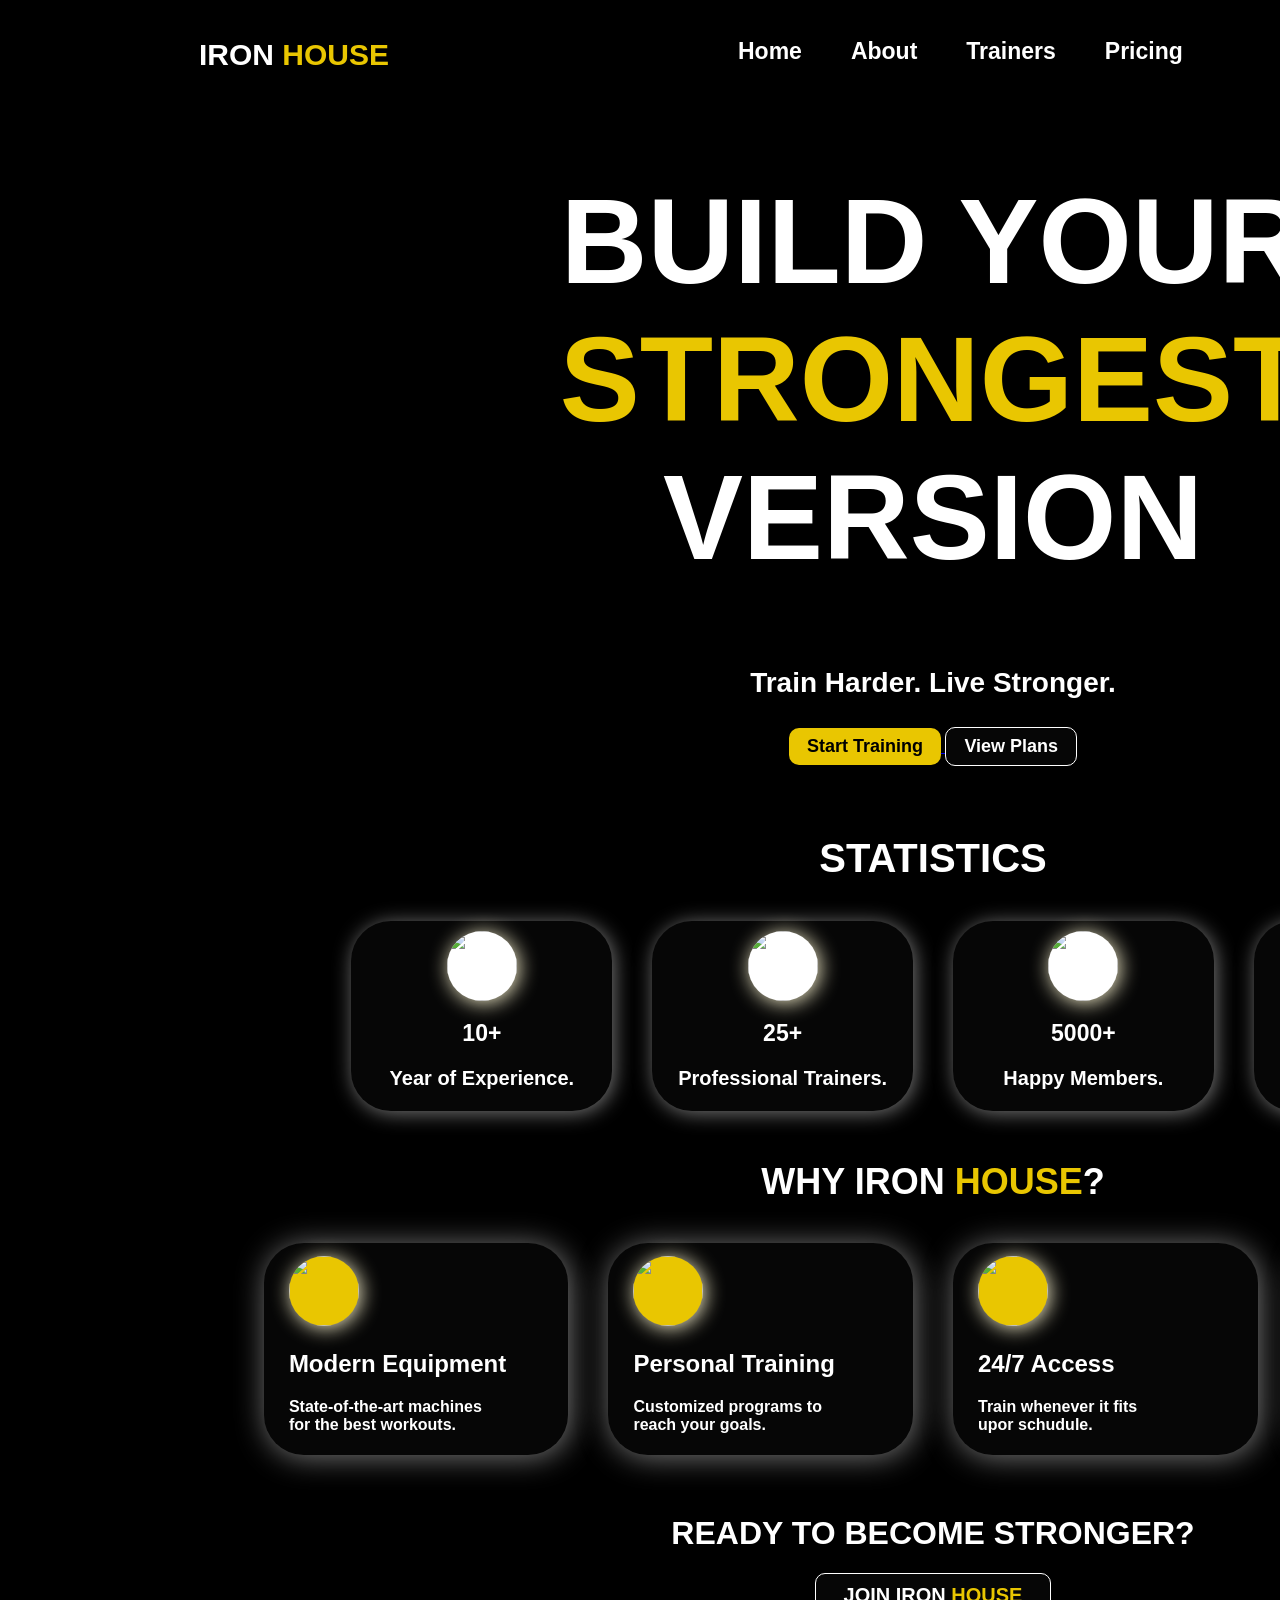
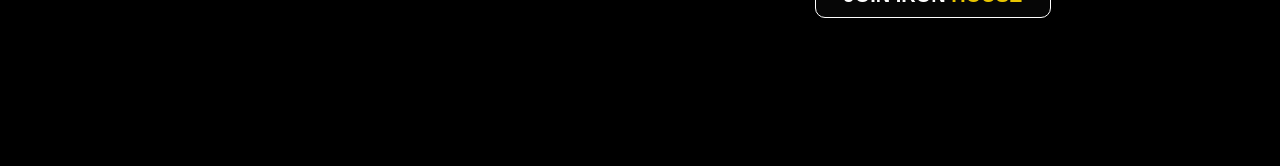
==== index.html @ e7772683 "Add files via upload" ====
<!DOCTYPE html>
<html lang="en">
<head>
    <meta charset="UTF-8">
    <meta name="viewport" content="width=device-width, initial-scale=1.0">
    <title>IRON HOUSE</title>
    <link rel="stylesheet" href="style.css">
</head>
<body>
<header>
    <a href="index.html">
    <h1>IRON <span>HOUSE</span></h1>
</a>
<a href="index.html">Home</a>
<a href="about.html">About</a>
<a href="trainers.html">Trainers</a>
<a href="pricing.html">Pricing</a>
<a href="contact.html">
<button>Join Now</button>
</a>
</header>
<main>
    <div>
    <h1>BUILD YOUR <br><span>STRONGEST</span><br> VERSION</h1>
    <p>Train Harder. Live Stronger.</p>
    <a href="pricing.html">
    <button class="b1">Start Training</button>
    </a>
    <a href="about.html">
    <button class="b2">View Plans</button>
    </a>
</div>
</main>
<h1 style="text-align: center; font-size: 40px; color: white; margin-top: 70px;">STATISTICS</h1>
<div class="div3">
    <div>
    <img src="images1/expertise.png " width="70px" height="70px">
 <h1>10+</h1>
 <p>Year of Experience.</p>
</div>
<div>
    <img src="images1/trainer.png" width="70px" height="70px">
 <h1>25+</h1>
 <p>Professional Trainers.</p>
</div>
<div>
    <img src="images1/happy.png " width="70px" height="70px">
 <h1>5000+</h1>
 <p>Happy Members.</p>
</div>
<div>
    <img src="images1/24-hours.png" width="70px" height="70px">
 <h1>24/7</h1>
 <p>Gym Access.</p>
</div>
 </div>

 <h2 style="text-align: center; font-size: 36px; color: white; margin-top: 50px;">WHY IRON <span>HOUSE</span>?</h2>
 <div class="div4">
    <div>
   <img src="images1/gym (1).png" width="70px" height="70px"> 
   <h2>Modern Equipment</h2>
   <p>State-of-the-art machines<br>for the best workouts.</p>
    </div>
    <div>
        <img src="images1/presentation.png" width="70px" height="70px"> 
        <h2>Personal Training</h2>
        <p>Customized programs to<br>reach your goals.</p>
         </div>
         <div>
            <img src="images1/24-hours (1).png" width="70px" height="70px"> 
            <h2>24/7 Access</h2>
            <p>Train whenever it fits<br>upor schudule.</p>
             </div>
             <div>
                <img src="images1/nutrition-plan.png" width="70px" height="70px"> 
                <h2>Nutrition Support</h2>
                <p>Get expert advice on<br>nutrition and diet.</p>
                 </div>
 </div>
 <footer>
   
    <h1>READY TO BECOME STRONGER?</h1>
     <a href="pricing.html">
    <button>JOIN IRON<span> HOUSE</span></button>
    </a>
 </footer>
</body>
</html>
---- style.css ----
body{
    background-color: rgb(0, 0, 0);
    font-weight: bolder;
    font-family: 'Gill Sans', 'Gill Sans MT', Calibri, 'Trebuchet MS', sans-serif;
         background-image: url(images1/wp9484917.jpg);
    width: 1850px;
    height: 1750px;
    background-position:center ;
    background-repeat: no-repeat;
    background-size: cover;
    background-attachment: fixed;
}
header{
    display: flex;
    justify-content: center;
    gap: 49px;
}
span{
    color: rgb(233, 198, 1);
}
header a{
    font-size: 23px;
    color: white;
    text-decoration: none;
    padding-top: 30px;
}
header h1{
    margin-right: 300px;
    font-size: 30px;
    margin-top: 0;
}
header button{
    margin-left: 300px;
    padding: 8px 38px;
    border: none;
    background-color: rgb(233, 198, 1);
    color: rgb(0, 0, 0);
    font-family: Arial, Helvetica, sans-serif;
    font-weight: bolder;
    border-radius: 10px;
    transition: 0.3s ease-in-out;
}
header button:hover{
    background-color: rgb(171, 145, 0);
    color: rgb(254, 254, 254);    
    transform: translateY(-2px);
}
header button:active{
    background-color: rgb(248, 232, 144) ;
    color: rgb(65, 65, 65);
}
main{
    color: white;
    justify-content: center;
    text-align: center;
    display: flex;
}
main h1{
    font-size: 120px;
}
main .b1{
    padding: 8px 18px;
    border: none;
    background-color: rgb(233, 198, 1);
    color: rgb(0, 0, 0);
    font-family: Arial, Helvetica, sans-serif;
    font-weight: bolder;
    font-size: 18px;
    border-radius: 10px;
    transition: 0.3s ease-in-out;
}
main .b1:hover{
    background-color: rgb(171, 145, 0);
    color: rgb(254, 254, 254);    
    transform: translateY(-2px);
}
main .b1:active{
    background-color: rgb(248, 232, 144) ;
    color: rgb(65, 65, 65);
}
main .b2{
    padding: 8px 18px;
    border: 1px solid white;
    background-color: rgb(6, 6, 6);
    color: rgb(255, 255, 255);
    font-family: Arial, Helvetica, sans-serif;
    font-weight: bolder;
    font-size: 18px;
    border-radius: 10px;
    transition: 0.3s ease-in-out;
}
main .b2:hover{
    background-color: rgb(53, 53, 53);
    color: rgb(254, 254, 254);    
    transform: translateY(-2px);
}
main .b2:active{
    background-color: rgb(186, 186, 186) ;
    color: rgb(65, 65, 65);
}
main p{
    font-size: 28px;
}
.div3{
    display: flex;
margin-top: 40px;
    gap: 40px;
    justify-content:center ; 
    
}
.div3 div{
 width: 6cm;
 height: 4.5cm;
 border: none;
 color: white;
 
 border-radius: 40px;
 text-align: center;
 padding: 10px 17px 10px;
background-color: rgb(6, 6, 6);
 box-shadow: 2px 2px 20px rgb(120, 120, 120);
}
.div3 h1{
    font-size: 23px;
    font-weight: bolder;
}
.div3 p{
    font-size: 20px;
}
.div3 img{
    background-color: rgb(255, 255, 255);
    border-radius: 100px;
     box-shadow: 2px 2px 20px  rgb(242, 236, 201);
}
.div4{
    display: flex;
    margin-top: 40px;
        gap: 40px;
        justify-content:center ; 
}
.div4 div{
    width: 7cm;
    height: 5cm;
    border: none;
    border-radius: 40px;
    text-align: left;
    color: white;
    padding: 13px 15px 10px 25px;
background-color: rgb(6, 6, 6);
    transition: 0.5s ease-in-out;
     box-shadow: 2px 2px 30px rgb(120, 120, 120);
   }
   .div4 div:hover{
 background-color: rgb(54, 54, 54);
    transform: translate(3px);
    color:  rgb(233, 198, 1);
    border-radius: 15px;
    box-shadow: 1px 1px 20px rgb(255, 251, 0);
   }
   .div4 img{
    background-color: rgb(233, 198, 1);
    border-radius: 50px;
         box-shadow: 2px 2px 20px  rgb(242, 236, 201);
   }
   footer{
    color: white;
    text-align: center;
    margin-top: 60px;
    margin-bottom: 60px;

   }
   footer button{
    padding: 10px 28px;
    border: 1px solid white;
    background-color: rgb(6, 6, 6);
    color: rgb(255, 255, 255);
    font-family: Arial, Helvetica, sans-serif;
    font-weight: bolder;
    border-radius: 10px;
    font-size: 20px;
    transition: 0.3s ease-in-out;
   }
   footer button:hover{
    background-color: rgb(53, 53, 53);
    color: rgb(254, 254, 254);    
    transform: translateY(-2px);
}
footer button:active{
    background-color: rgb(186, 186, 186) ;
    color: rgb(65, 65, 65);
}

@media(max-width:480px){
    header {
    display: flex;
    flex-direction: column;
    justify-content: left;
    text-align: left;
    }
   main h1{
    font-size: 50px;
    text-align: left;
   }
   main{
    display: flex;
    justify-content: center;
    flex-direction: column;
   }
   header button{
    justify-content: left;
    text-align: left ;
   }
   body{
    background-color: rgb(0, 0, 0);
    font-weight: bolder;
    font-family: 'Gill Sans', 'Gill Sans MT', Calibri, 'Trebuchet MS', sans-serif;
         background-image: url(images1/wp9484917.jpg);
    width: 0px;
    height: 1800px;
    background-position:center ;
    background-repeat: no-repeat;
    background-size: cover;
    background-attachment: fixed;
   }
}

@media (max-width:768px){
    .div3 {
        display: flex;
        flex-wrap: wrap;
    }
}
.ab1{
    display: flex;
    color: white;
    font-size:29px ;
    justify-content: center;
    gap: 120px;

}
.ab1 img{
    border-radius: 90px;
    width: 800px;
}
.ab1 h1{
  margin-top: 150px;
}
.ab2{
    color:  white;
    display: flex;
    justify-content: center;
    gap: 80px;
    font-size: 25px;
    margin-top: 80px;
}
.ab2 img{
    border-radius: 20px;
    width: 750px;
}
.ab3{
    color: white;
    justify-content: center;
  margin-top: 90px;
  font-size: 22px;
    display: flex;
    gap: 10px;
    margin-left: 200px;
    margin-bottom: 90px;
}
.ab3 img{
    background-color: rgb(233, 198, 1);
    border-radius: 90px;
}
.ab3 .ab5{
    justify-content: center;
  gap: 90px;
}
.ab3 div{
     display: flex;
    flex-wrap: wrap;
    
}
.cards{
    color: white;
    display: flex;
    justify-content: center;
    text-align: center;
    gap: 50px;
       margin-bottom: 0;
}
.cards img{
    border-radius: 10px;
}
.div9{
    color: white;
    font-size: 20px;
    display: flex;
    justify-content:center ;
    gap: 70px;
}
.b3{
    margin-top: 60px;
    padding: 8px 28px;
    border: 1px solid white;
    background-color: rgb(6, 6, 6);
    color: rgb(255, 255, 255);
    font-family: Arial, Helvetica, sans-serif;
    font-weight: bolder;
    font-size: 18px;
    border-radius: 10px;
    transition: 0.3s ease-in-out;
}
.b3:hover{
    background-color: rgb(53, 53, 53);
    color: rgb(254, 254, 254);    
    transform: translateY(-2px);
}
.b3:active{
    background-color: rgb(186, 186, 186) ;
    color: rgb(65, 65, 65);
}
.div9 div{
    padding: 10px 15px 30px 35px;
  box-shadow: 2px 2px 20px rgb(201, 201, 201);
    width: 10cm;
    background-color: rgb(6, 6, 6);
    
    border-radius: 20px;
    text-align: left;
}
.b4{
    padding: 8px 28px;
    border: none;
    background-color: rgb(233, 198, 1);
    color: rgb(0, 0, 0);
    font-family: Arial, Helvetica, sans-serif;
    font-weight: bolder;
    font-size: 18px;
    border-radius: 10px;
    transition: 0.3s ease-in-out;
}
.b4:hover{
    background-color: rgb(171, 145, 0);
    color: rgb(254, 254, 254);    
    transform: translateY(-2px);
}
.b4:active{
    background-color: rgb(248, 232, 144) ;
    color: rgb(65, 65, 65);
}
.div9 button{
    margin-top: 5px;
}
input{
    border: 2px solid white;
    border-radius: 8px;
    background-color: rgb(25, 25, 25);
    width: 250px;
color: white;
    padding: 18px 59px;
    margin-top: 20px;
}
.div10{
    align-items: center;
    color: white;
    text-align: center;
    margin-top: 60px;
}
#plan{
       border: 2px solid white;
    border-radius: 8px;
    background-color: rgb(25, 25, 25);
    padding: 18px 109px;
      color: white;
    font-weight: bolder;
    
}
::placeholder{
    color: white;
    font-weight: bolder;
    text-align: center;
    font-size: 15px;
}
#submit{
    color: white;
    font-weight: bolder;
    margin-top: 20px;
}
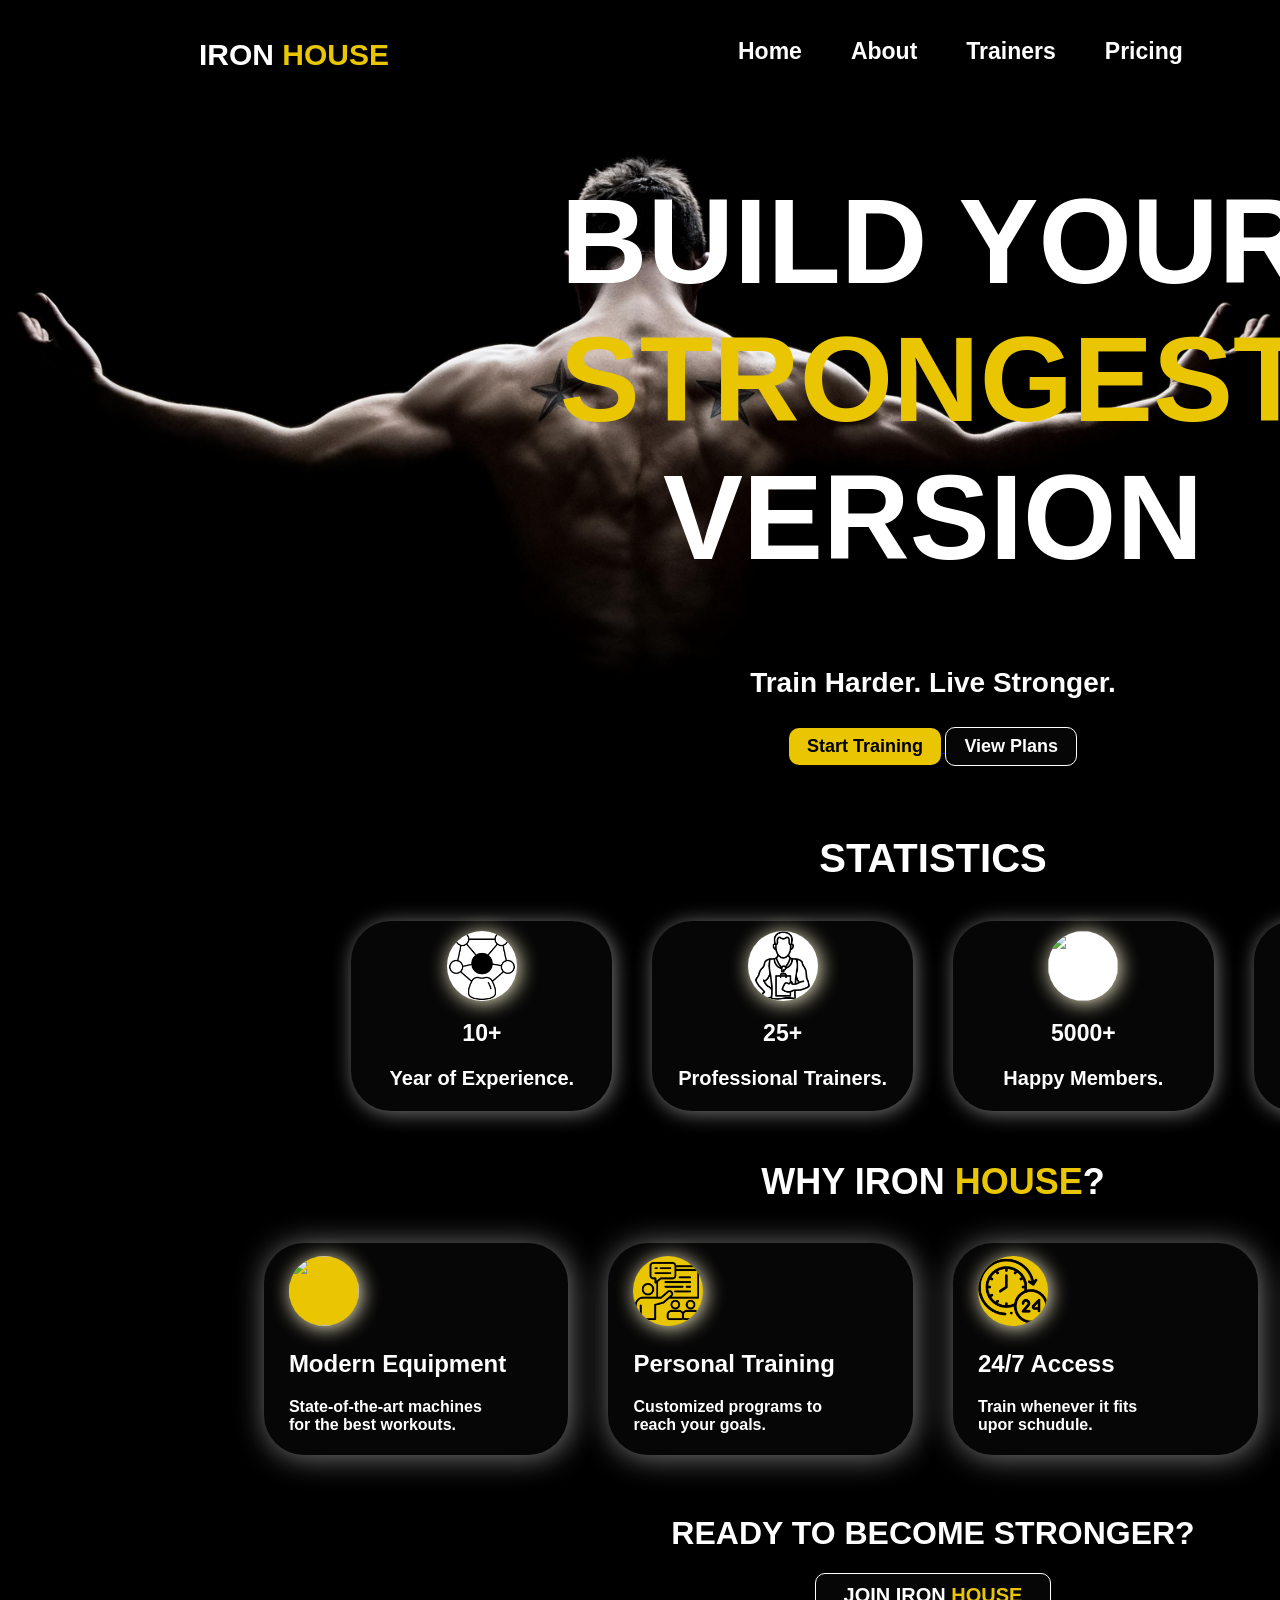
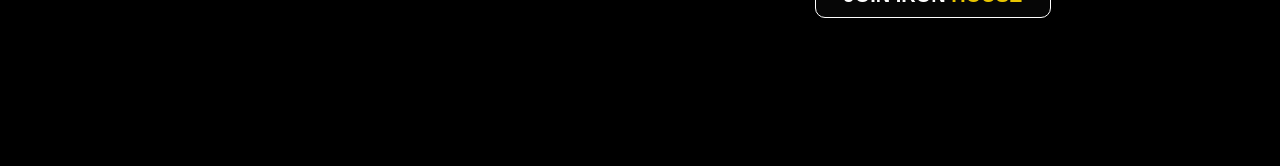
==== commit 0fdf693f: "Update index.html" ====
--- a/index.html
+++ b/index.html
@@ -34,22 +34,22 @@
 <h1 style="text-align: center; font-size: 40px; color: white; margin-top: 70px;">STATISTICS</h1>
 <div class="div3">
     <div>
-    <img src="images1/expertise.png " width="70px" height="70px">
+    <img src="expertise.png " width="70px" height="70px">
  <h1>10+</h1>
  <p>Year of Experience.</p>
 </div>
 <div>
-    <img src="images1/trainer.png" width="70px" height="70px">
+    <img src="trainer.png" width="70px" height="70px">
  <h1>25+</h1>
  <p>Professional Trainers.</p>
 </div>
 <div>
-    <img src="images1/happy.png " width="70px" height="70px">
+    <img src="happy.png " width="70px" height="70px">
  <h1>5000+</h1>
  <p>Happy Members.</p>
 </div>
 <div>
-    <img src="images1/24-hours.png" width="70px" height="70px">
+    <img src="24-hours.png" width="70px" height="70px">
  <h1>24/7</h1>
  <p>Gym Access.</p>
 </div>
@@ -58,22 +58,22 @@
  <h2 style="text-align: center; font-size: 36px; color: white; margin-top: 50px;">WHY IRON <span>HOUSE</span>?</h2>
  <div class="div4">
     <div>
-   <img src="images1/gym (1).png" width="70px" height="70px"> 
+   <img src="gym (1).png" width="70px" height="70px"> 
    <h2>Modern Equipment</h2>
    <p>State-of-the-art machines<br>for the best workouts.</p>
     </div>
     <div>
-        <img src="images1/presentation.png" width="70px" height="70px"> 
+        <img src="presentation.png" width="70px" height="70px"> 
         <h2>Personal Training</h2>
         <p>Customized programs to<br>reach your goals.</p>
          </div>
          <div>
-            <img src="images1/24-hours (1).png" width="70px" height="70px"> 
+            <img src="24-hours (1).png" width="70px" height="70px"> 
             <h2>24/7 Access</h2>
             <p>Train whenever it fits<br>upor schudule.</p>
              </div>
              <div>
-                <img src="images1/nutrition-plan.png" width="70px" height="70px"> 
+                <img src="nutrition-plan.png" width="70px" height="70px"> 
                 <h2>Nutrition Support</h2>
                 <p>Get expert advice on<br>nutrition and diet.</p>
                  </div>
@@ -86,4 +86,4 @@
     </a>
  </footer>
 </body>
-</html>+</html>
--- a/style.css
+++ b/style.css
@@ -2,7 +2,7 @@
     background-color: rgb(0, 0, 0);
     font-weight: bolder;
     font-family: 'Gill Sans', 'Gill Sans MT', Calibri, 'Trebuchet MS', sans-serif;
-         background-image: url(images1/wp9484917.jpg);
+         background-image: url(wp9484917.jpg);
     width: 1850px;
     height: 1750px;
     background-position:center ;
@@ -214,7 +214,7 @@
     background-color: rgb(0, 0, 0);
     font-weight: bolder;
     font-family: 'Gill Sans', 'Gill Sans MT', Calibri, 'Trebuchet MS', sans-serif;
-         background-image: url(images1/wp9484917.jpg);
+         background-image: url(wp9484917.jpg);
     width: 0px;
     height: 1800px;
     background-position:center ;
@@ -385,4 +385,4 @@
     color: white;
     font-weight: bolder;
     margin-top: 20px;
-}+}
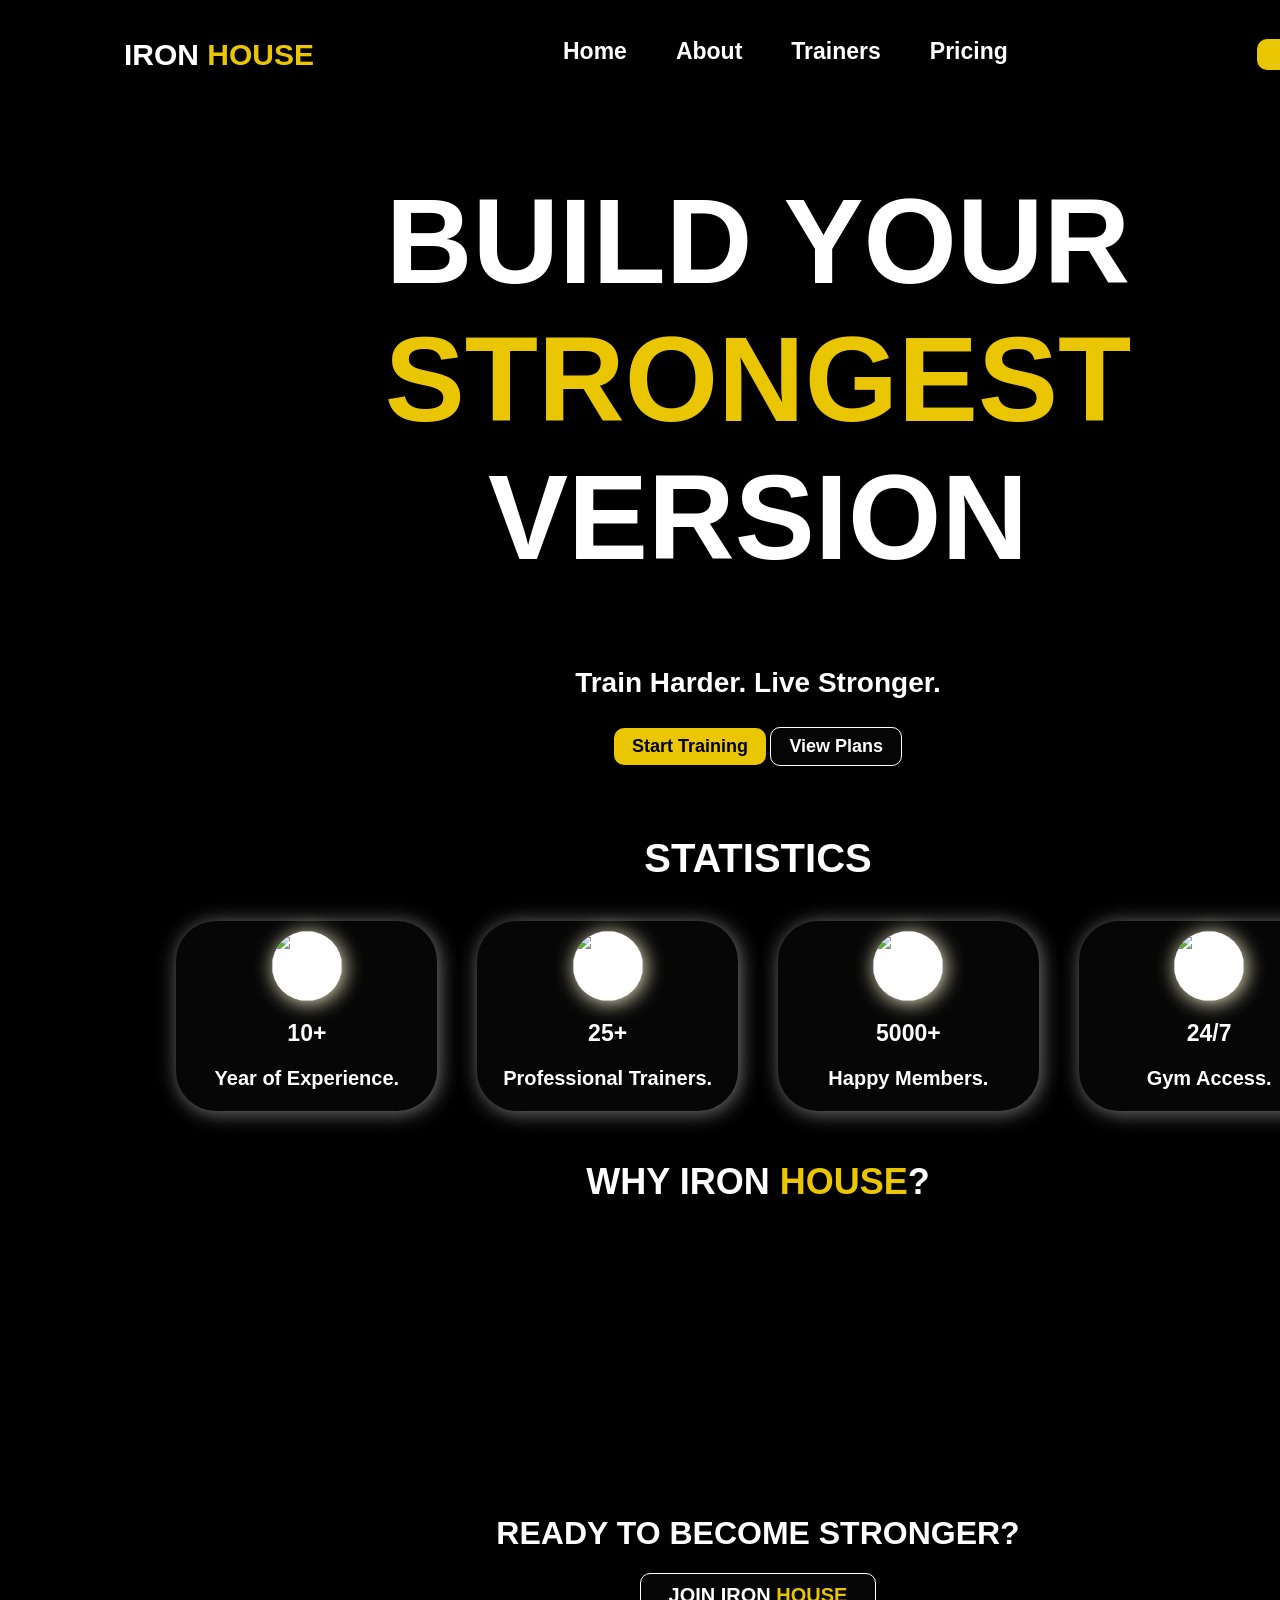
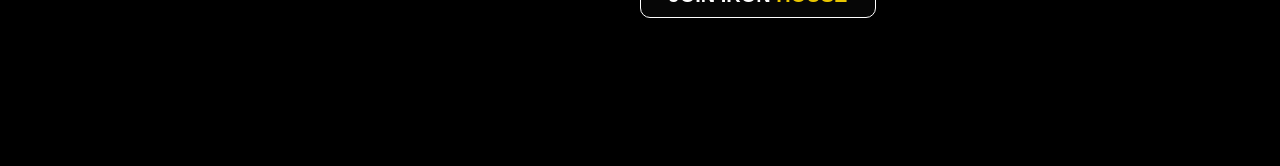
==== commit b3f1b91b: "Update index.html" ====
--- a/index.html
+++ b/index.html
@@ -4,10 +4,11 @@
     <meta charset="UTF-8">
     <meta name="viewport" content="width=device-width, initial-scale=1.0">
     <title>IRON HOUSE</title>
+    <link rel="stylesheet" href="https://unpkg.com/aos@2.3.1/dist/aos.css">
     <link rel="stylesheet" href="style.css">
 </head>
 <body>
-<header>
+<header data-aos="fade-right">
     <a href="index.html">
     <h1>IRON <span>HOUSE</span></h1>
 </a>
@@ -20,7 +21,7 @@
 </a>
 </header>
 <main>
-    <div>
+    <div data-aos="fade-up">
     <h1>BUILD YOUR <br><span>STRONGEST</span><br> VERSION</h1>
     <p>Train Harder. Live Stronger.</p>
     <a href="pricing.html">
@@ -31,59 +32,69 @@
     </a>
 </div>
 </main>
-<h1 style="text-align: center; font-size: 40px; color: white; margin-top: 70px;">STATISTICS</h1>
-<div class="div3">
-    <div>
-    <img src="expertise.png " width="70px" height="70px">
- <h1>10+</h1>
- <p>Year of Experience.</p>
-</div>
-<div>
-    <img src="trainer.png" width="70px" height="70px">
+<h1 style="text-align: center; font-size: 40px; color: white; margin-top: 70px;" data-aos="fade-right">STATISTICS</h1>
+<div class="div3" >
+    <div data-aos="zoom-out">
+        <img src="images1/expertise.png " width="70px" height="70px">
+        <h1>10+</h1>
+        <p>Year of Experience.</p>
+    </div>
+<div data-aos="zoom-out">
+    <img src="images1/trainer.png" width="70px" height="70px">
  <h1>25+</h1>
  <p>Professional Trainers.</p>
 </div>
-<div>
-    <img src="happy.png " width="70px" height="70px">
+<div data-aos="zoom-out">
+    <img src="images1/happy.png " width="70px" height="70px">
  <h1>5000+</h1>
  <p>Happy Members.</p>
 </div>
-<div>
-    <img src="24-hours.png" width="70px" height="70px">
+<div data-aos="zoom-out">
+    <img src="images1/24-hours.png" width="70px" height="70px">
  <h1>24/7</h1>
  <p>Gym Access.</p>
 </div>
  </div>
 
- <h2 style="text-align: center; font-size: 36px; color: white; margin-top: 50px;">WHY IRON <span>HOUSE</span>?</h2>
+ <h2 style="text-align: center; font-size: 36px; color: white; margin-top: 50px;" data-aos="fade-right">WHY IRON <span>HOUSE</span>?</h2>
  <div class="div4">
-    <div>
-   <img src="gym (1).png" width="70px" height="70px"> 
+    <div data-aos="fade-up">
+   <img src="images1/gym (1).png" width="70px" height="70px"> 
    <h2>Modern Equipment</h2>
    <p>State-of-the-art machines<br>for the best workouts.</p>
     </div>
-    <div>
-        <img src="presentation.png" width="70px" height="70px"> 
+    <div data-aos="fade-up" >
+        <img src="images1/presentation.png" width="70px" height="70px"> 
         <h2>Personal Training</h2>
         <p>Customized programs to<br>reach your goals.</p>
          </div>
-         <div>
-            <img src="24-hours (1).png" width="70px" height="70px"> 
+         <div data-aos="fade-up">
+            <img src="images1/24-hours (1).png" width="70px" height="70px"> 
             <h2>24/7 Access</h2>
             <p>Train whenever it fits<br>upor schudule.</p>
              </div>
-             <div>
-                <img src="nutrition-plan.png" width="70px" height="70px"> 
+             <div data-aos="fade-up">
+                <img src="images1/nutrition-plan.png" width="70px" height="70px"> 
                 <h2>Nutrition Support</h2>
                 <p>Get expert advice on<br>nutrition and diet.</p>
                  </div>
  </div>
- <footer>
+
+ <footer data-aos="zoom-out">
    
     <h1>READY TO BECOME STRONGER?</h1>
      <a href="pricing.html">
     <button>JOIN IRON<span> HOUSE</span></button>
     </a>
  </footer>
+
+ <script src="https://unpkg.com/aos@2.3.1/dist/aos.js">
+
+ </script>
+ <script>
+    AOS.init(
+        once=true
+    );
+ </script>
 </body>
 </html>
--- a/style.css
+++ b/style.css
@@ -2,8 +2,8 @@
     background-color: rgb(0, 0, 0);
     font-weight: bolder;
     font-family: 'Gill Sans', 'Gill Sans MT', Calibri, 'Trebuchet MS', sans-serif;
-         background-image: url(wp9484917.jpg);
-    width: 1850px;
+         background-image: url(images1/wp9484917.jpg);
+    width: 1500px;
     height: 1750px;
     background-position:center ;
     background-repeat: no-repeat;
@@ -25,12 +25,12 @@
     padding-top: 30px;
 }
 header h1{
-    margin-right: 300px;
+    margin-right: 200px;
     font-size: 30px;
     margin-top: 0;
 }
 header button{
-    margin-left: 300px;
+    margin-left: 200px;
     padding: 8px 38px;
     border: none;
     background-color: rgb(233, 198, 1);
@@ -43,7 +43,7 @@
 header button:hover{
     background-color: rgb(171, 145, 0);
     color: rgb(254, 254, 254);    
-    transform: translateY(-2px);
+    transform: translateY(-2px) !important;
 }
 header button:active{
     background-color: rgb(248, 232, 144) ;
@@ -147,12 +147,12 @@
     color: white;
     padding: 13px 15px 10px 25px;
 background-color: rgb(6, 6, 6);
-    transition: 0.5s ease-in-out;
+    transition: 0.5s ease-in-out !important;
      box-shadow: 2px 2px 30px rgb(120, 120, 120);
    }
    .div4 div:hover{
  background-color: rgb(54, 54, 54);
-    transform: translate(3px);
+    transform: translate(3px) !important;
     color:  rgb(233, 198, 1);
     border-radius: 15px;
     box-shadow: 1px 1px 20px rgb(255, 251, 0);
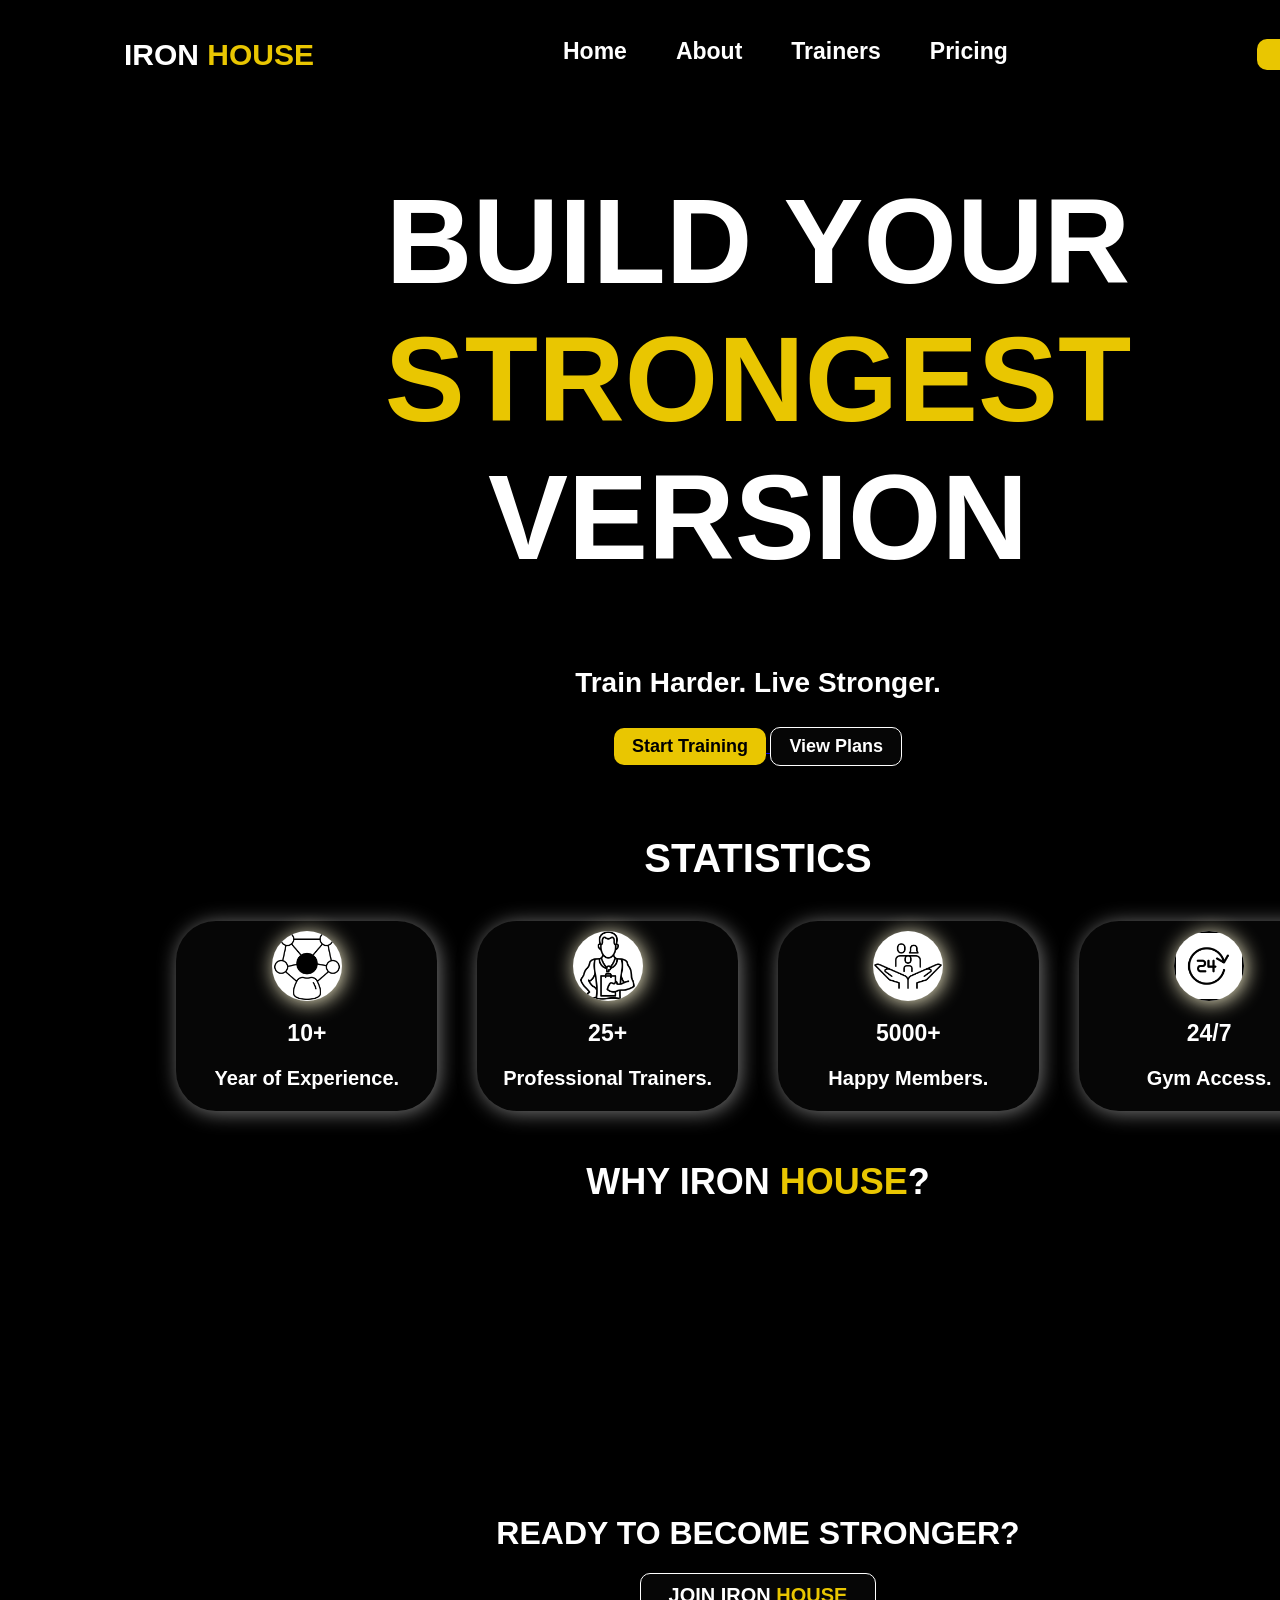
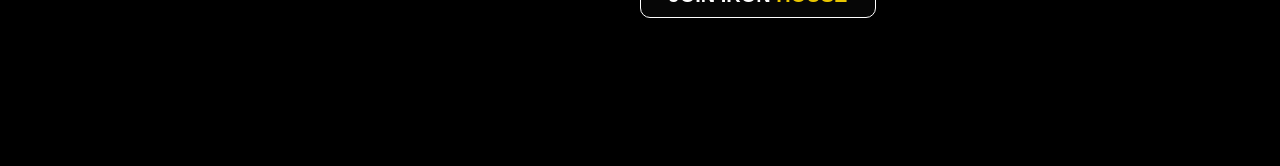
==== commit d8909fc0: "Update index.html" ====
--- a/index.html
+++ b/index.html
@@ -35,22 +35,22 @@
 <h1 style="text-align: center; font-size: 40px; color: white; margin-top: 70px;" data-aos="fade-right">STATISTICS</h1>
 <div class="div3" >
     <div data-aos="zoom-out">
-        <img src="images1/expertise.png " width="70px" height="70px">
+        <img src="expertise.png " width="70px" height="70px">
         <h1>10+</h1>
         <p>Year of Experience.</p>
     </div>
 <div data-aos="zoom-out">
-    <img src="images1/trainer.png" width="70px" height="70px">
+    <img src="trainer.png" width="70px" height="70px">
  <h1>25+</h1>
  <p>Professional Trainers.</p>
 </div>
 <div data-aos="zoom-out">
-    <img src="images1/happy.png " width="70px" height="70px">
+    <img src="happy.png " width="70px" height="70px">
  <h1>5000+</h1>
  <p>Happy Members.</p>
 </div>
 <div data-aos="zoom-out">
-    <img src="images1/24-hours.png" width="70px" height="70px">
+    <img src="24-hours.png" width="70px" height="70px">
  <h1>24/7</h1>
  <p>Gym Access.</p>
 </div>
@@ -59,22 +59,22 @@
  <h2 style="text-align: center; font-size: 36px; color: white; margin-top: 50px;" data-aos="fade-right">WHY IRON <span>HOUSE</span>?</h2>
  <div class="div4">
     <div data-aos="fade-up">
-   <img src="images1/gym (1).png" width="70px" height="70px"> 
+   <img src="gym (1).png" width="70px" height="70px"> 
    <h2>Modern Equipment</h2>
    <p>State-of-the-art machines<br>for the best workouts.</p>
     </div>
     <div data-aos="fade-up" >
-        <img src="images1/presentation.png" width="70px" height="70px"> 
+        <img src="presentation.png" width="70px" height="70px"> 
         <h2>Personal Training</h2>
         <p>Customized programs to<br>reach your goals.</p>
          </div>
          <div data-aos="fade-up">
-            <img src="images1/24-hours (1).png" width="70px" height="70px"> 
+            <img src="24-hours (1).png" width="70px" height="70px"> 
             <h2>24/7 Access</h2>
             <p>Train whenever it fits<br>upor schudule.</p>
              </div>
              <div data-aos="fade-up">
-                <img src="images1/nutrition-plan.png" width="70px" height="70px"> 
+                <img src="nutrition-plan.png" width="70px" height="70px"> 
                 <h2>Nutrition Support</h2>
                 <p>Get expert advice on<br>nutrition and diet.</p>
                  </div>
